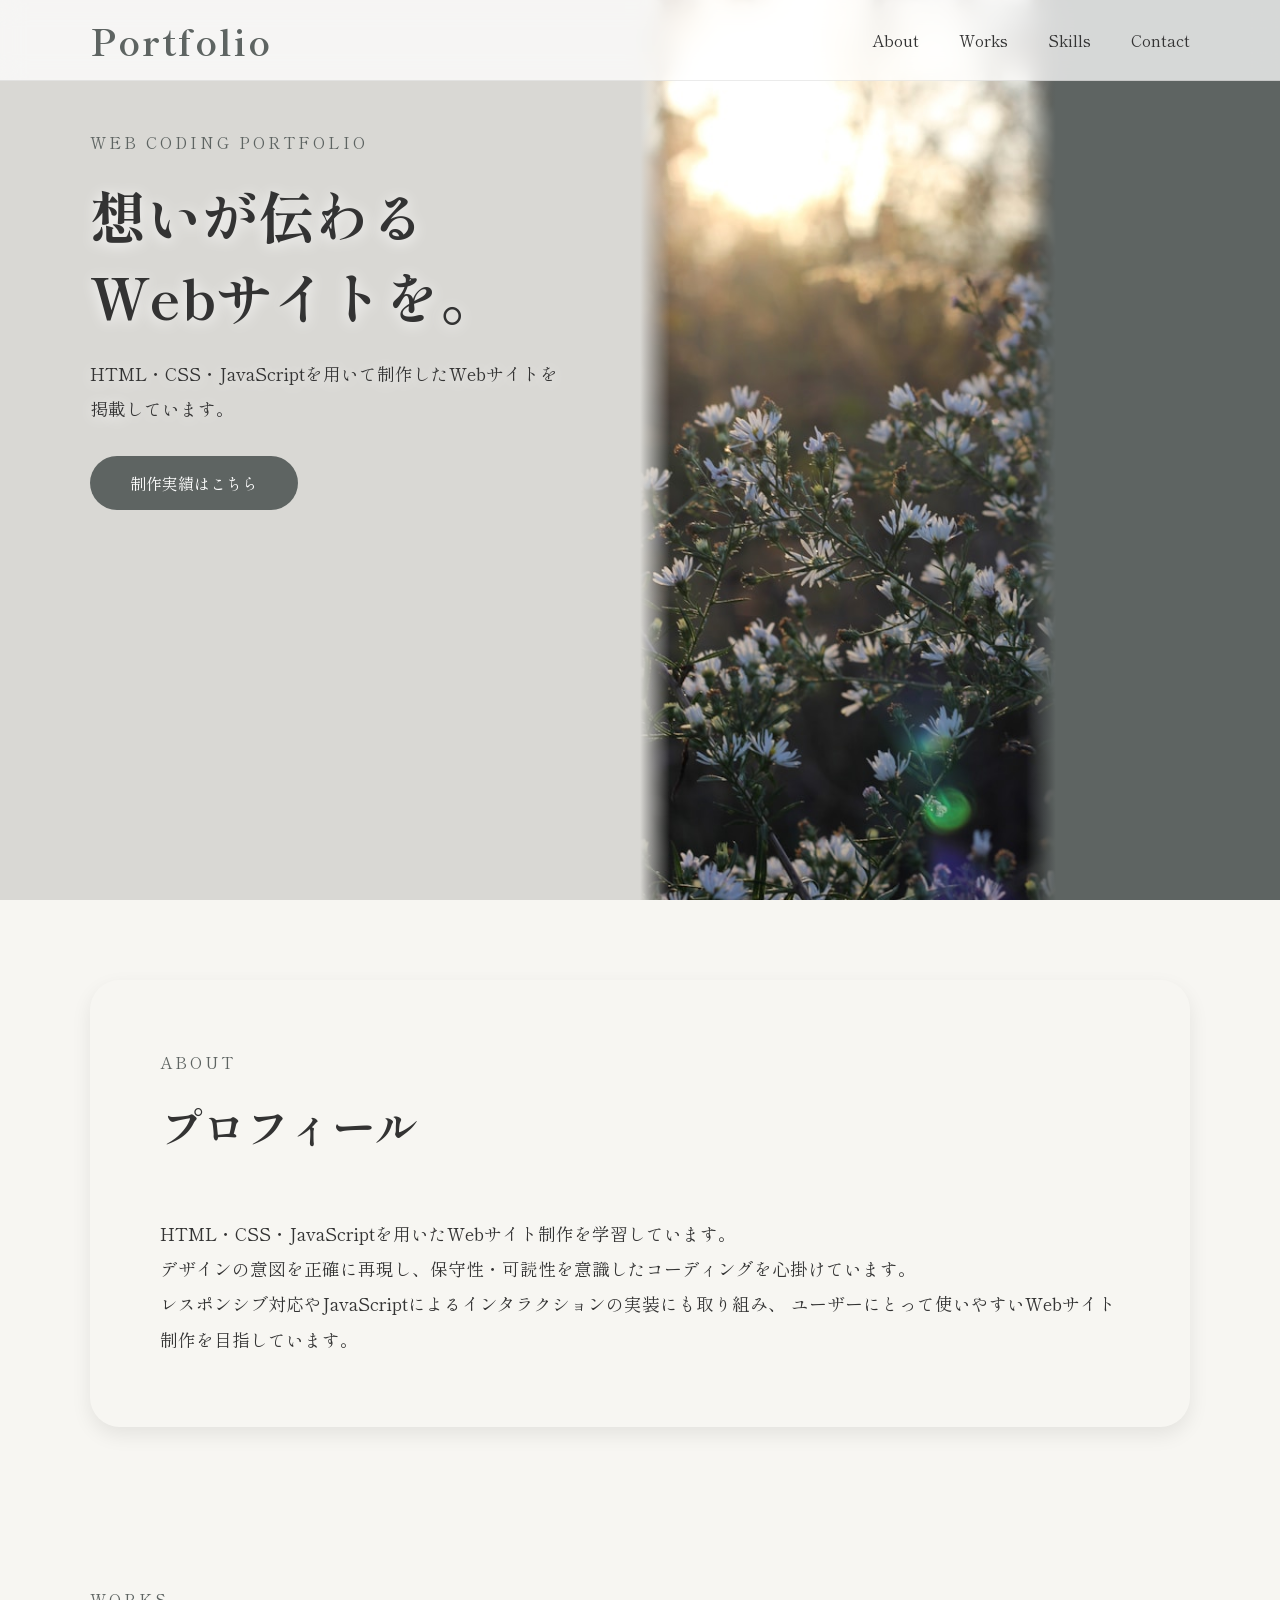
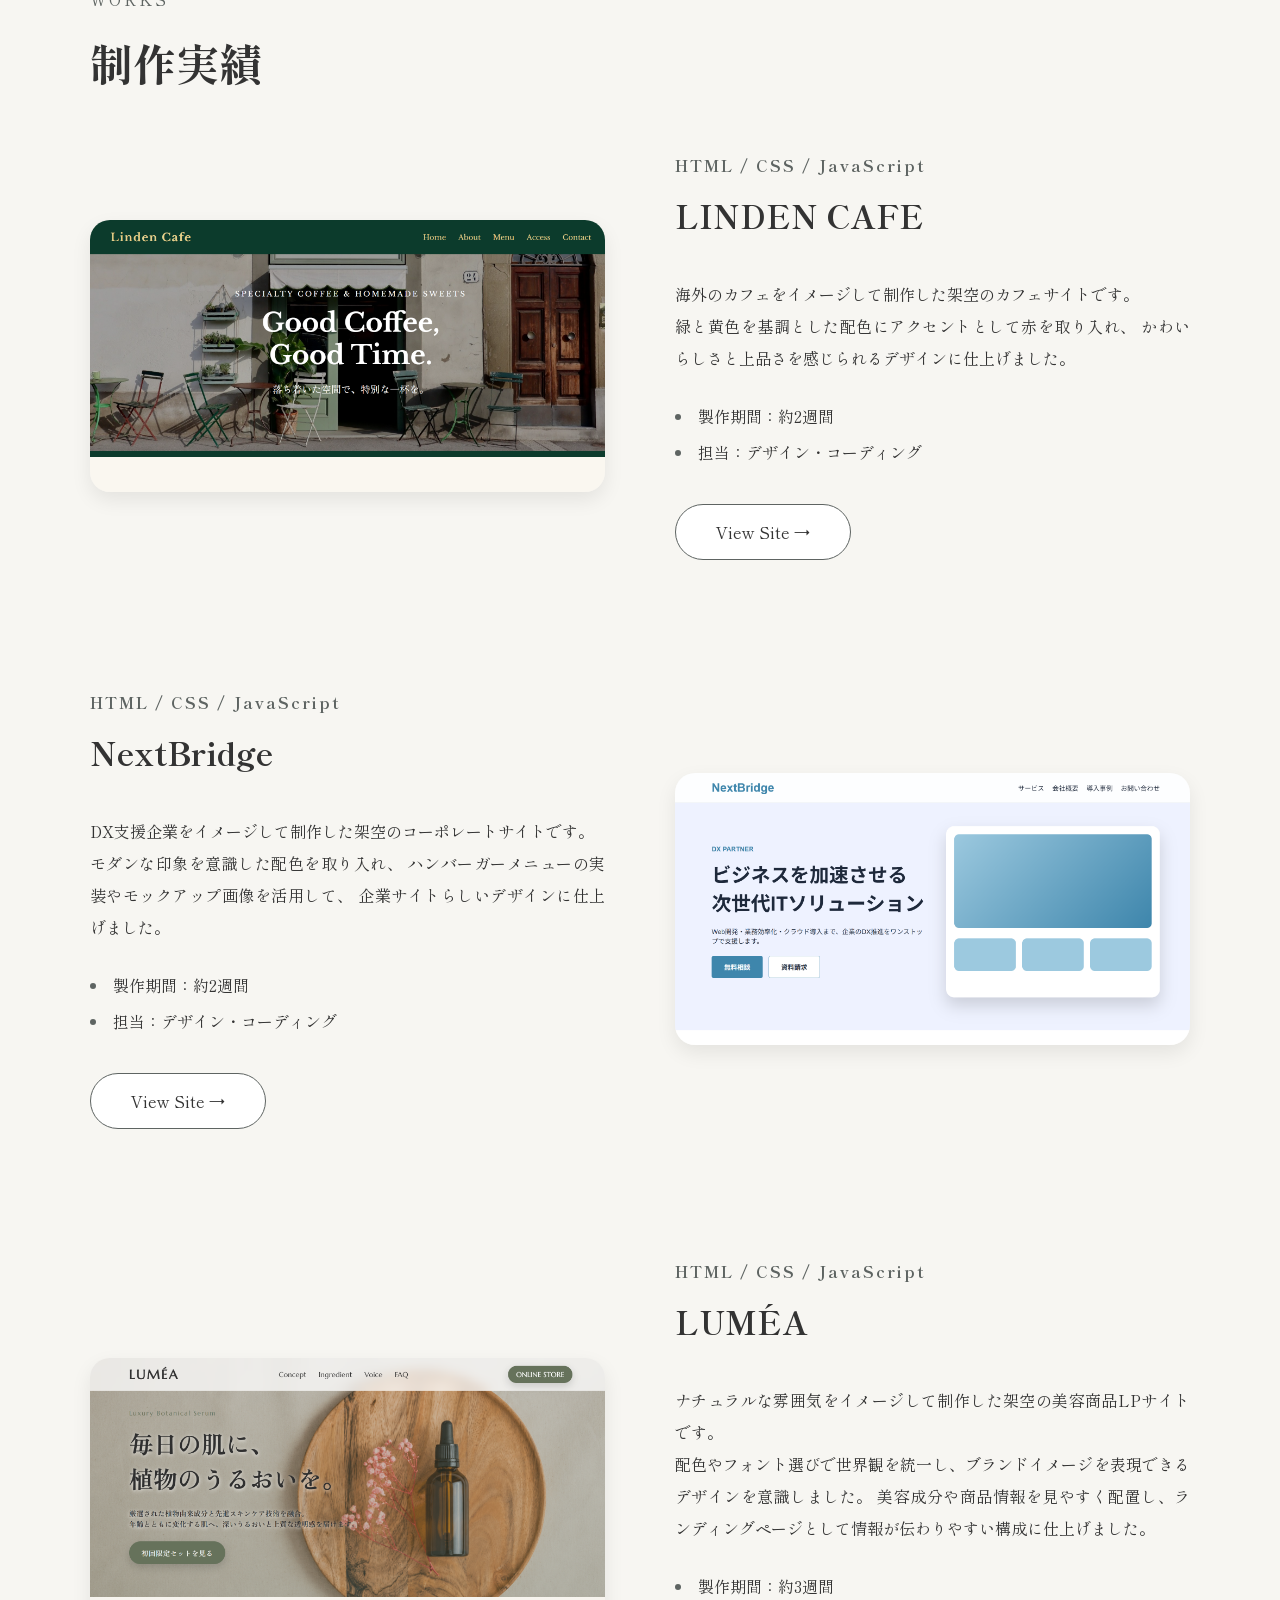
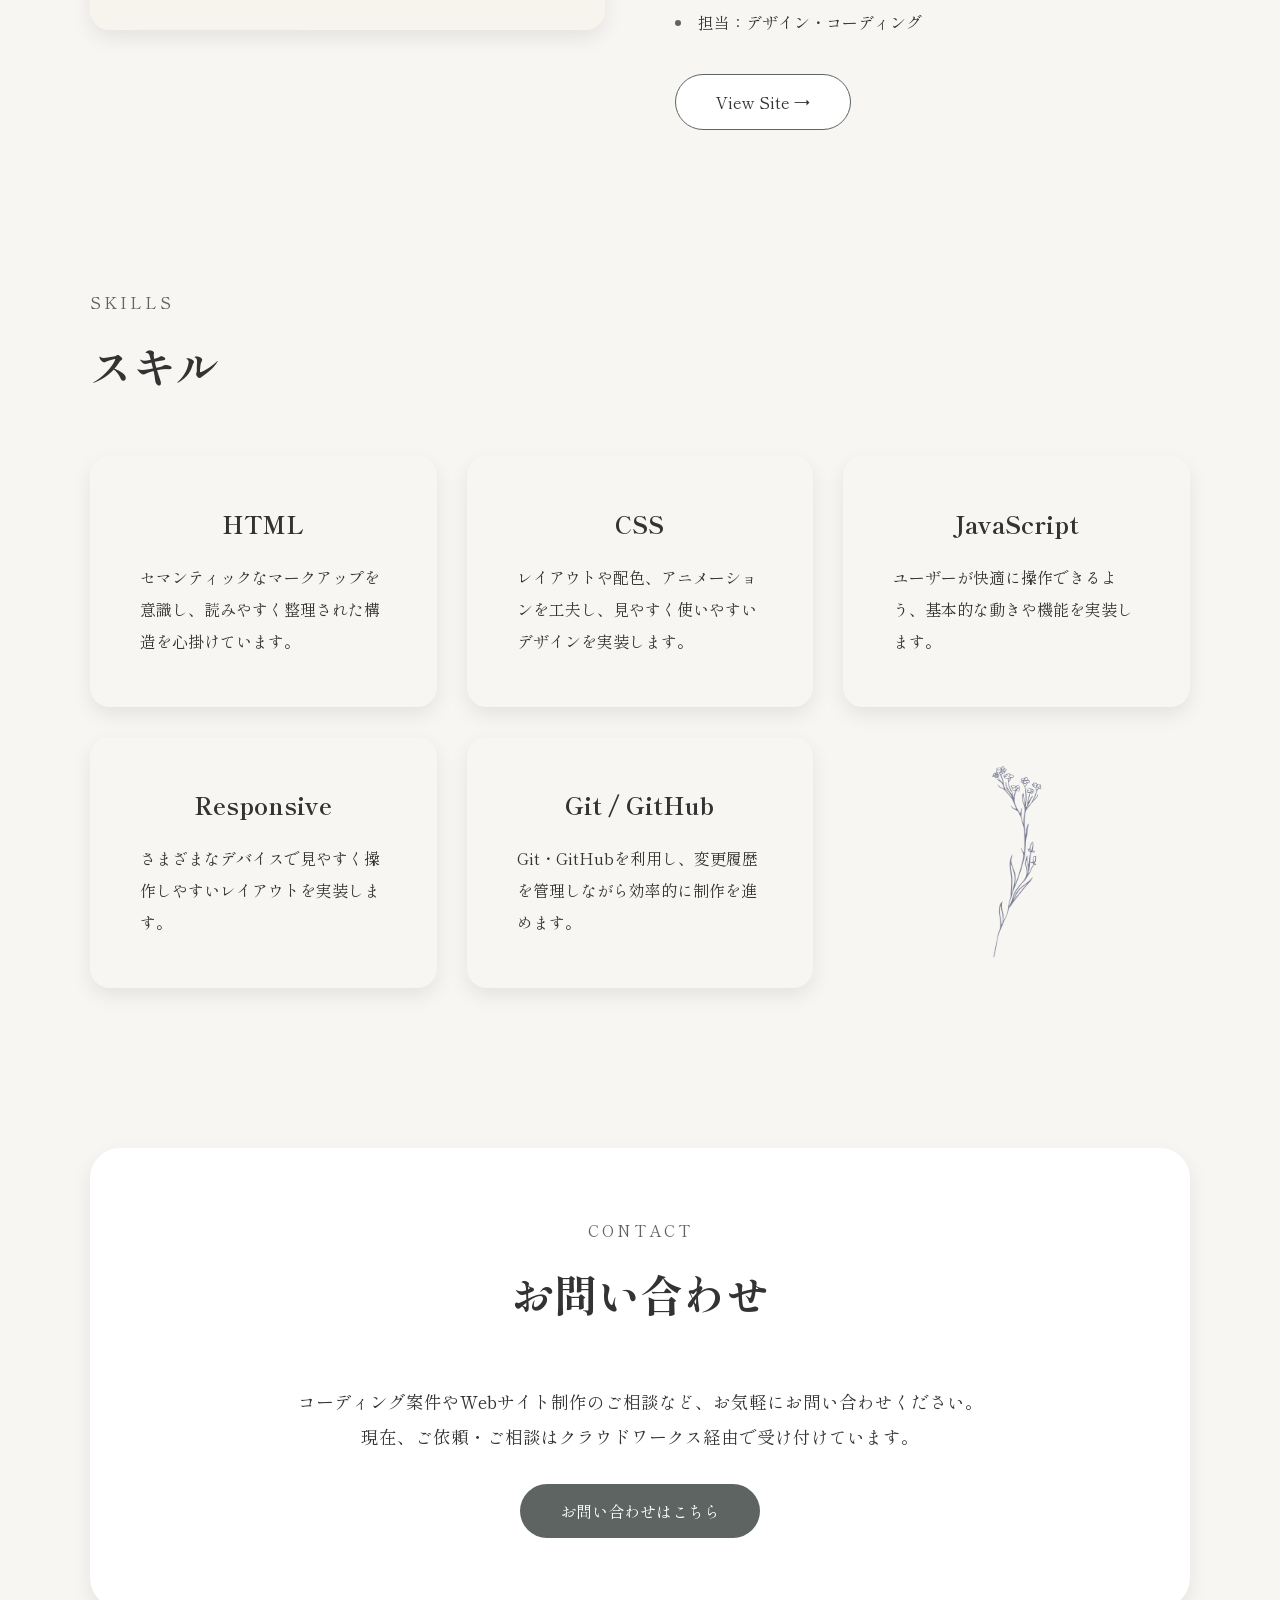
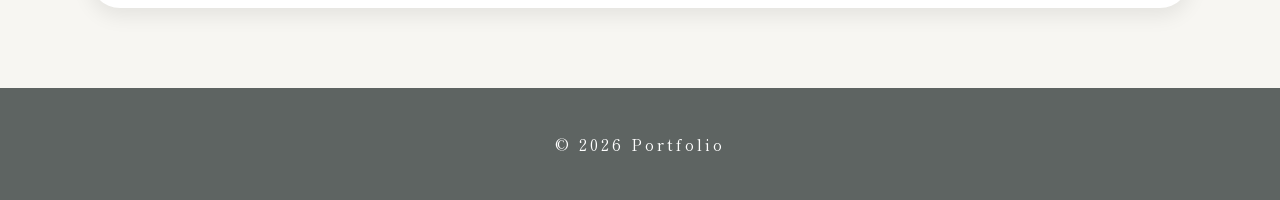
==== index.html @ f8eea9bd "ポートフォリオを追加" ====
<!DOCTYPE html>
<html lang="ja">
<head>
    <meta charset="UTF-8">
    <meta name="viewport" content="width=device-width, initial-scale=1.0">
    <title>Portfolio</title>
    <link rel="icon" href="favicon.png">
    <link rel="stylesheet" href="style.css">
    <link rel="preconnect" href="https://fonts.googleapis.com">
    <link rel="preconnect" href="https://fonts.gstatic.com" crossorigin>
    <link href="https://fonts.googleapis.com/css2?family=Shippori+Mincho:wght@400;500;700&display=swap" rel="stylesheet">
</head>
<body>
    <header class="header">
        <div class="container header-inner">
            <h1 class="logo"><a href="#">Portfolio</a></h1>
            <button class="menu-btn">
                <span></span>
                <span></span>
                <span></span>
            </button>
            <nav class="nav">
                <ul>
                    <li><a href="#about">About</a></li>
                    <li><a href="#works">Works</a></li>
                    <li><a href="#skills">Skills</a></li>
                    <li><a href="#contact">Contact</a></li>
                </ul>
            </nav>
        </div>
    </header>

    <main>
        <section class="hero">
            <div class="hero-text container">
                <span class="sub-title">WEB CODING PORTFOLIO</span>
                <h2>
                    想いが伝わる<br>
                    Webサイトを。
                </h2>
                <p>
                    HTML・CSS・JavaScriptを用いて<br class="sp-br">制作したWebサイトを<br class="pc-br">掲載しています。
                </p>
                <a href="#works" class="btn btn-primary">制作実績はこちら</a>
            </div>

            <div class="hero-bg">
                <div class="bg-primary"></div>
                <div class="bg-image">
                    <img src="hero-image.jpg" alt="花の写真">
                </div>
                <div class="bg-secondary"></div>
            </div>
        </section>


        <section id="about" class="section about">
            <div class="container about-content">
                <div class="about-text">
                    <span class="sub-title">ABOUT</span>
                    <h2 class="section-title">プロフィール</h2>
                    <p>
                        HTML・CSS・JavaScriptを用いたWebサイト制作を学習しています。<br>
                        デザインの意図を正確に再現し、保守性・可読性を意識したコーディングを心掛けています。<br>
                        レスポンシブ対応やJavaScriptによるインタラクションの実装にも取り組み、
                        ユーザーにとって使いやすいWebサイト制作を目指しています。
                    </p>
                </div>
            </div>
        </section>

        <section id="works" class="section works">
            <div class="container">
                <span class="sub-title">WORKS</span>
                <h2 class="section-title">制作実績</h2>

                <article class="work-card">
                    <div class="work-image">
                        <img src="LINDEN CAFE.png" alt="LINDEN CAFEサイト">
                    </div>
                    <div class="work-text">
                        <span>HTML / CSS / JavaScript</span>
                        <h3>LINDEN CAFE</h3>
                        <p>
                            海外のカフェをイメージして制作した架空のカフェサイトです。<br>
                            緑と黄色を基調とした配色にアクセントとして赤を取り入れ、
                            かわいらしさと上品さを感じられるデザインに仕上げました。
                        </p>
                        <ul>
                            <li>製作期間：約2週間</li>
                            <li>担当：デザイン・コーディング</li>
                        </ul>
                        <a href="#" class="btn btn-secondary">View Site →</a>
                    </div>
                </article>

                <article class="work-card reverse">
                    <div class="work-text">
                        <span>HTML / CSS / JavaScript</span>
                        <h3>NextBridge</h3>
                        <p>
                            DX支援企業をイメージして制作した架空のコーポレートサイトです。<br>
                            モダンな印象を意識した配色を取り入れ、
                            ハンバーガーメニューの実装やモックアップ画像を活用して、
                            企業サイトらしいデザインに仕上げました。
                        </p>
                        <ul>
                            <li>製作期間：約2週間</li>
                            <li>担当：デザイン・コーディング</li>
                        </ul>
                        <a href="#" class="btn btn-secondary">View Site →</a>
                    </div>
                    <div class="work-image">
                        <img src="NextBridge.png" alt="NextBridgeサイト">
                    </div>
                </article>

                <article class="work-card">
                    <div class="work-image">
                        <img src="LUMÉA.png" alt="LUMÉAサイト">
                    </div>
                    <div class="work-text">
                        <span>HTML / CSS / JavaScript</span>
                        <h3>LUMÉA</h3>
                        <p>
                            ナチュラルな雰囲気をイメージして制作した架空の美容商品LPサイトです。<br>
                            配色やフォント選びで世界観を統一し、ブランドイメージを表現できるデザインを意識しました。
                            美容成分や商品情報を見やすく配置し、ランディングページとして情報が伝わりやすい構成に仕上げました。
                        </p>
                        <ul>
                            <li>製作期間：約3週間</li>
                            <li>担当：デザイン・コーディング</li>
                        </ul>
                        <a href="#" class="btn btn-secondary">View Site →</a>
                    </div>
                </article>
            </div>
        </section>

        <section id="skills" class="section skills">
            <div class="container">
                <span class="sub-title">SKILLS</span>
                <h2 class="section-title">スキル</h2>
                <ul class="skills-list">
                    <li class="skills-card">
                        <h3>HTML</h3>
                        <p>セマンティックなマークアップを意識し、読みやすく整理された構造を心掛けています。</p>
                    </li>
                    <li class="skills-card">
                        <h3>CSS</h3>
                        <p>レイアウトや配色、アニメーションを工夫し、見やすく使いやすいデザインを実装します。</p>
                    </li>
                    <li class="skills-card">
                        <h3>JavaScript</h3>
                        <p>ユーザーが快適に操作できるよう、基本的な動きや機能を実装します。</p>
                    </li>
                    <li class="skills-card">
                        <h3>Responsive</h3>
                        <p>さまざまなデバイスで見やすく操作しやすいレイアウトを実装します。</p>
                    </li>
                    <li class="skills-card">
                        <h3>Git / GitHub</h3>
                        <p>Git・GitHubを利用し、変更履歴を管理しながら効率的に制作を進めます。</p>
                    </li>
                    <li class="skills-decoration">
                        <img src="flower.png" alt="花のイラスト">
                    </li>
                </ul>
            </div>
        </section>

        <section id="contact" class="section contact">
            <div class="container contact-content">
                <span class="sub-title">CONTACT</span>
                <h2 class="section-title">お問い合わせ</h2>
                <p class="contact-text">
                    コーディング案件やWebサイト制作のご相談など、お気軽にお問い合わせください。<br>
                    現在、ご依頼・ご相談はクラウドワークス経由で受け付けています。
                </p>
                <a href="#" class="btn btn-primary">お問い合わせはこちら</a>
            </div>
        </section>
    </main>

    <footer class="footer">
        <p>&copy; 2026 Portfolio</p>
    </footer>
    <script src="script.js"></script>
</body>
</html>
---- style.css ----
* {
    margin: 0;
    padding: 0;
    box-sizing: border-box;
}

html {
    scroll-behavior: smooth;
}

body {
    font-family:"Shippori Mincho", serif;
    background: #f7f6f2;
    color: #333;
}

a {
    color: #333;
    text-decoration: none; 
}

p {
    line-height: 2;
}

img {
    display: block;
    width: 100%;
}

.container {
    width: min(1100px, 90%);
    margin: auto;
}

.section {
    padding: 80px 0;
    scroll-margin-top: 50px;
}

.section-title {
    font-size: 2.7rem;
    margin-bottom: 60px;
}

.sub-title {
    display: inline-block;
    margin-bottom: 20px;
    color: #5e6462;
    letter-spacing: 3px;
}

.btn {
    display: inline-block;
    padding: 15px 40px;
    border-radius: 999px;
}

.btn-primary {
    color: #fff;
    background: #5e6462;
    transition: 
        opacity 0.3s ease,
        transform 0.3s ease;
}

.btn-primary:hover {
    opacity: 0.7;
    transform: translateY(-3px);
}

.btn-secondary {
    background: #fff;
    border: 1.5px solid #5e6462;
    transition: background-color 0.3s ease;
}

.btn-secondary:hover {
    background: #5e6462;
    color: #fff;
}

/* header */
.header {
    position: fixed;
    width: 100%;
    top: 0;
    left: 0;
    z-index: 100;
    background: rgba(255, 255, 255, 0.75);
    backdrop-filter: blur(12px);
    border-bottom: 1px solid rgba(0, 0, 0, 0.08);
}

.header-inner {
    display: flex;
    justify-content: space-between;
    align-items: center;
    height: 80px;
}

.logo {
    font-size: 2.3rem;
    letter-spacing: 2px;
}

.logo a {
    color: #5e6462;
}

.menu-btn {
    display: none;
}

.nav ul {
    display: flex;
    gap: 40px;
}

.nav li {
    list-style: none;
}

.nav a {
    position: relative;
    display: inline-block;
    transition: opacity 0.3s ease;
}

.nav a::after {
    content: "";
    position: absolute;
    left: 0;
    bottom: -5px;
    width: 0;
    height: 2px;
    background: #5e6462;
    transition: width 0.3s ease;
}

.nav a:hover {
    opacity: 0.7;
}

.nav a:hover::after {
    width:100%;
}

/* hero */
.hero {
    position: relative;
    height: 100vh;
}

.hero-text {
    position: absolute;
    inset: 0;
    z-index: 2;
    padding-top: 130px;
}

.hero-text h2 {
    font-size: 3.5rem;
    margin-bottom: 20px;
    text-shadow: 0 2px 15px rgba(255,255,255,1.0);
}

.hero-text p {
    margin-bottom: 30px;
    font-size: 1.1rem;
    text-shadow: 0 2px 15px rgba(255,255,255,1.0);
}

.sp-br {
    display: none;
}

.hero-bg {
    display: grid;
    grid-template-columns: 2fr 1.3fr 0.7fr;
    height: 100%;
}

.bg-primary {
    height: 100%;
    background: #d9d8d4;
}

.bg-image {
    position: relative;
    height: 100%;
    overflow: hidden;
}

.bg-image::before {
    content: "";
    position: absolute;
    top: 0;
    left: 0;
    width: 30px;
    height: 100%;
    background: linear-gradient(to right, #d9d8d4 0%, rgba(192, 192, 192, 0)100%);
}

.bg-image img {
    height: 100%;
    object-fit: cover;
    object-position: top center;
}

.bg-secondary {
    position: relative;
    height: 100%;
    background: #5e6462;
}

.bg-secondary::before {
    content: "";
    position: absolute;
    top: 0;
    left: -30px;
    width: 30px;
    height: 100%;
    background: linear-gradient(to right, rgba(94, 100, 98, 0), #5e6462);
}

/* about */
.about-content {
    border-radius: 30px;
    box-shadow: 0 8px 20px rgba(0, 0, 0, 0.08);
}

.about-text {
    padding: 70px;
}

.about-text p {
    font-size: 1.1rem;
}

/* works */
.work-card {
    display: flex;
    align-items: center;
    gap: 70px;
}

.work-card > * {
    flex: 1;
}

.work-card:not(:last-child) {
    margin-bottom: 130px;
}

.work-image {
    overflow: hidden;
    border-radius: 20px;
    box-shadow: 0 8px 20px rgba(0, 0, 0, 0.08);
}

.work-image img {
    transition: transform 0.5s ease;
}

.work-image:hover img {
    transform: scale(1.08);
}

.work-text span {
    display: inline-block;
    margin-bottom: 15px;
    font-weight: bold;
    color: #5e6462;
    letter-spacing: 2px;
}

.work-text h3 {
    font-size: 2rem;
    margin-bottom: 40px;
}

.work-text p {
    margin-bottom: 30px;
    text-align: justify;
}

.work-text ul {
    margin-bottom: 40px;
}

.work-text li {
    list-style-position: inside;
    margin-bottom: 12px;
}

.work-text li::marker {
    color: #5e6462;
}

/* skills */
.skills-list {
    display: grid;
    grid-template-columns: repeat(3, 1fr);
    gap: 30px;
}

.skills-card {
    padding: 50px;
    list-style: none;
    border-radius: 20px;
    box-shadow: 0 8px 20px rgba(0, 0, 0, 0.08);
    transition: transform 0.3s ease;
    overflow: hidden;
}

.skills-card:hover {
    transform: translateY(-8px);
}

.skills-card h3 {
    text-align: center;
    margin-bottom: 20px;
    font-size: 1.5rem;
}

.skills-decoration {
    list-style: none;
}

.skills-decoration img {
    max-height: 250px;
    padding: 10px;
    object-fit: contain;
}

/* contact */
.contact-content {
    padding: 70px;
    text-align: center;
    background: #fff;
    border-radius: 30px;
    box-shadow: 0 8px 20px rgba(0, 0, 0, 0.08);
}

.contact-text {
    margin-bottom: 30px;
    font-size: 1.1rem;
}

/* footer */
.footer {
    padding: 40px 0;
    text-align: center;
    background: #5e6462;
    color: #fff;    
}

.footer p {
    letter-spacing: 3px;
}

/* responsive */
@media screen and (max-width: 768px) {

    p {
        line-height: 1.8;
    }

    .section-title {
        font-size: 2.3rem;
    }

    .sub-title {
        font-size: 0.8rem;
    }

    /* header */
    .logo {
        position: relative;
        z-index: 1000;
        font-size: 1.8rem;
    }

    .menu-btn {
        position: relative;
        z-index: 1000;
        display: flex;
        flex-direction: column;
        justify-content: space-between;
        width: 35px;
        height: 24px;
        margin-left: auto;
        background: transparent;
        border: none;
        cursor: pointer;
    }

    .menu-btn span {
        display: block;
        width: 100%;
        height: 4px;
        background: #5e6462;
        border-radius: 999px;
        transition: 
            opacity 0.3s ease,
            transform 0.3s ease;
    }

    .menu-btn.active span:nth-child(1) {
        transform: translateY(10px) rotate(45deg);
    }

    .menu-btn.active span:nth-child(2) {
        opacity: 0;
    }

    .menu-btn.active span:nth-child(3) {
        transform: translateY(-10px) rotate(-45deg);
    }

    body.menu-open {
        overflow: hidden;
    }

    .nav {
        position: fixed;
        top: 0;
        left: 0;
        z-index: 999;
        width: 100%;
        height: 100vh;
        padding: 100px 30px;
        background: #d9d8d4;
        transform: translateX(100%);
        opacity: 0;
        pointer-events: none;
        transition: 
            opacity 0.2s ease,
            transform 0.3s ease;
    }

    .nav.active {
        transform: translateX(0);
        opacity: 1;
        pointer-events: auto;
    }

    .nav ul {
        flex-direction: column;
        align-items: center;
    }

    .nav li {
        width: 300px;
        background: #fff;
    }

    .nav a {
        display: block;
        padding: 15px 60px;
        font-size: 1.1rem;
        text-align: center;
    }

    .nav a::after {
        left: 50%;
        bottom: 10px;
        transform: translateX(-50%);
    }

    .nav a:hover::after {
        width: 30%;
    }

    /* hero */
    .hero {
        grid-template-columns: 2fr 0.7fr 0.3fr;
        height: 90vh;
    }

    .hero-text h2 {
        font-size: 2.3rem;
    }

    .hero-text p {
        font-size: 0.9rem;
    }

    .sp-br {
        display: block;
    }

    .pc-br {
        display: none;
    }

    /* about */
    .about-text {
        padding: 50px;
    }

    .about-text p {
        font-size: 1rem;
    }

    /* skills */
    .skills-list {
        grid-template-columns: 1fr;
        gap: 50px;
    }

    /* works */
    .work-card {
        flex-direction: column;
        gap: 40px;
    }

    .work-card.reverse {
        flex-direction: column-reverse;
    }

    .work-text h3 {
        font-size: 1.7rem;
    }

    /* contact */
    .contact-content {
        padding: 60px 30px;
    }

    .contact-text {
        font-size: 1rem;
    }

}
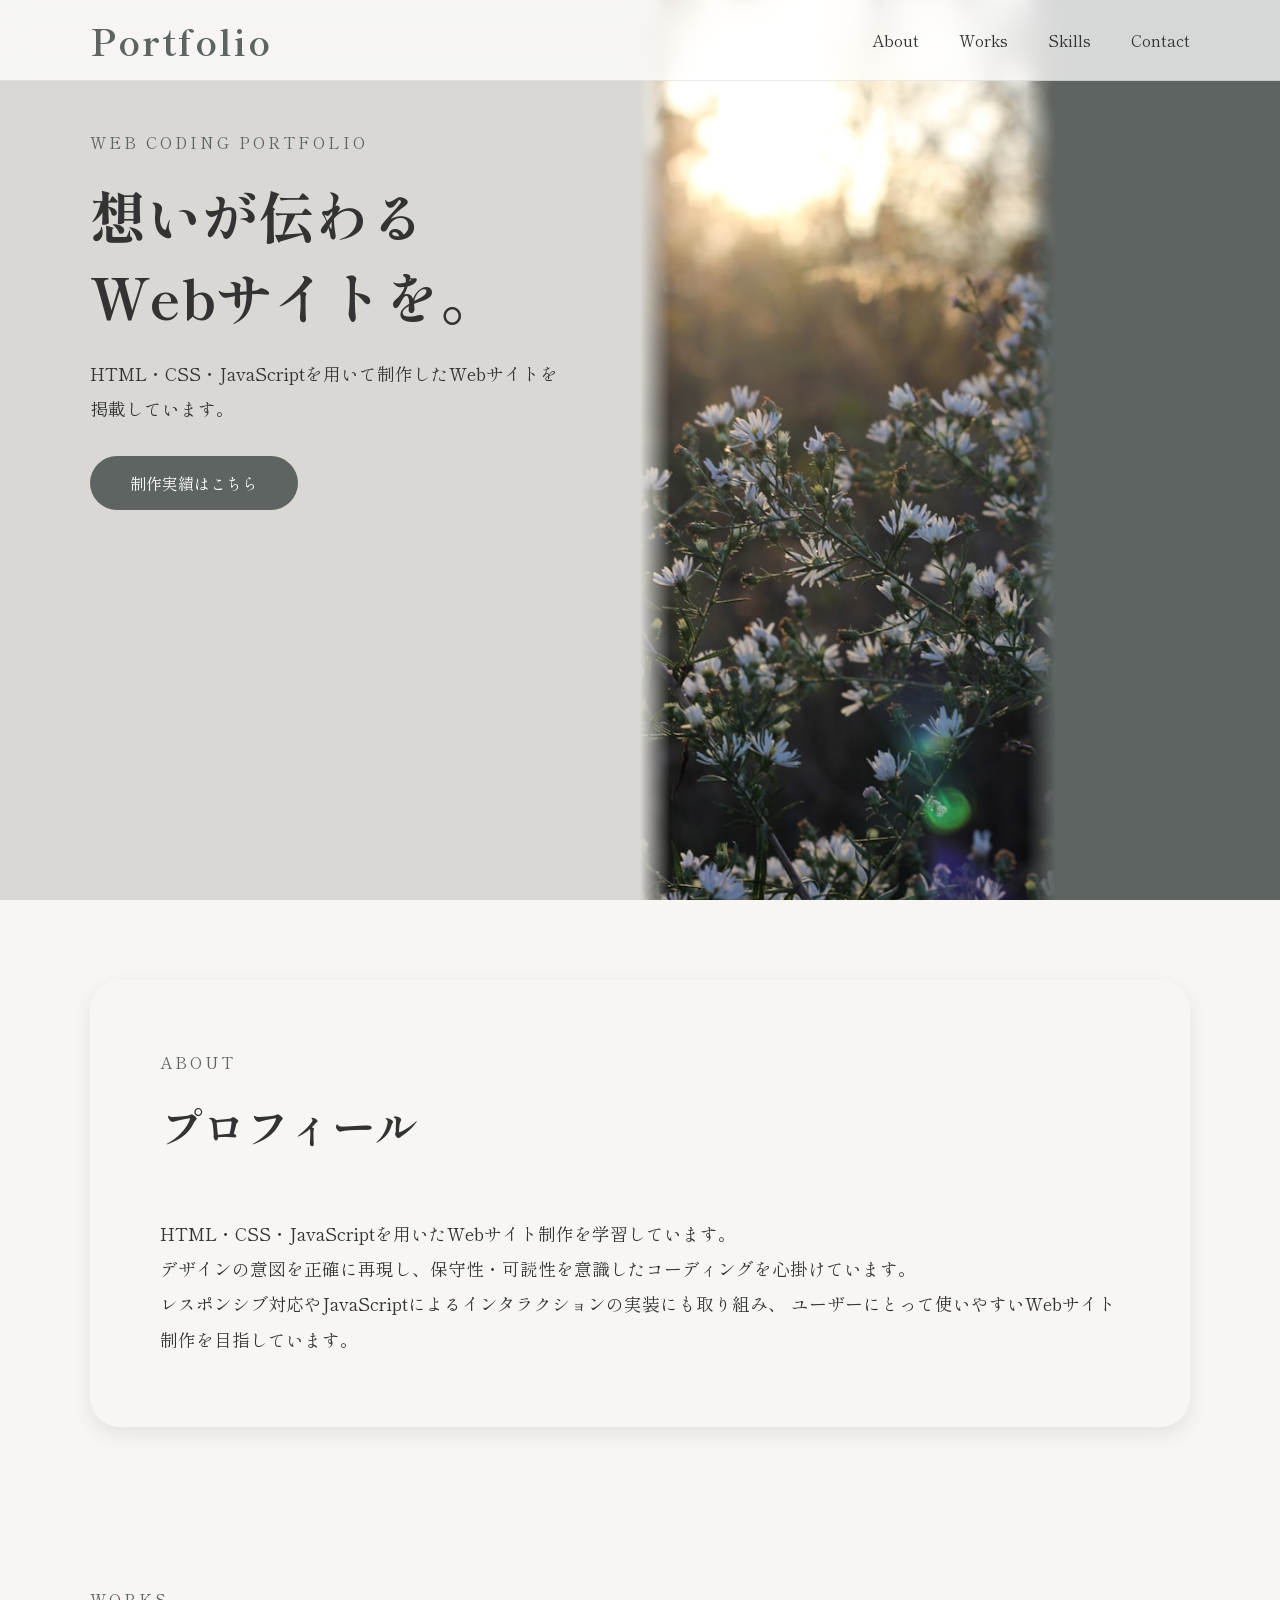
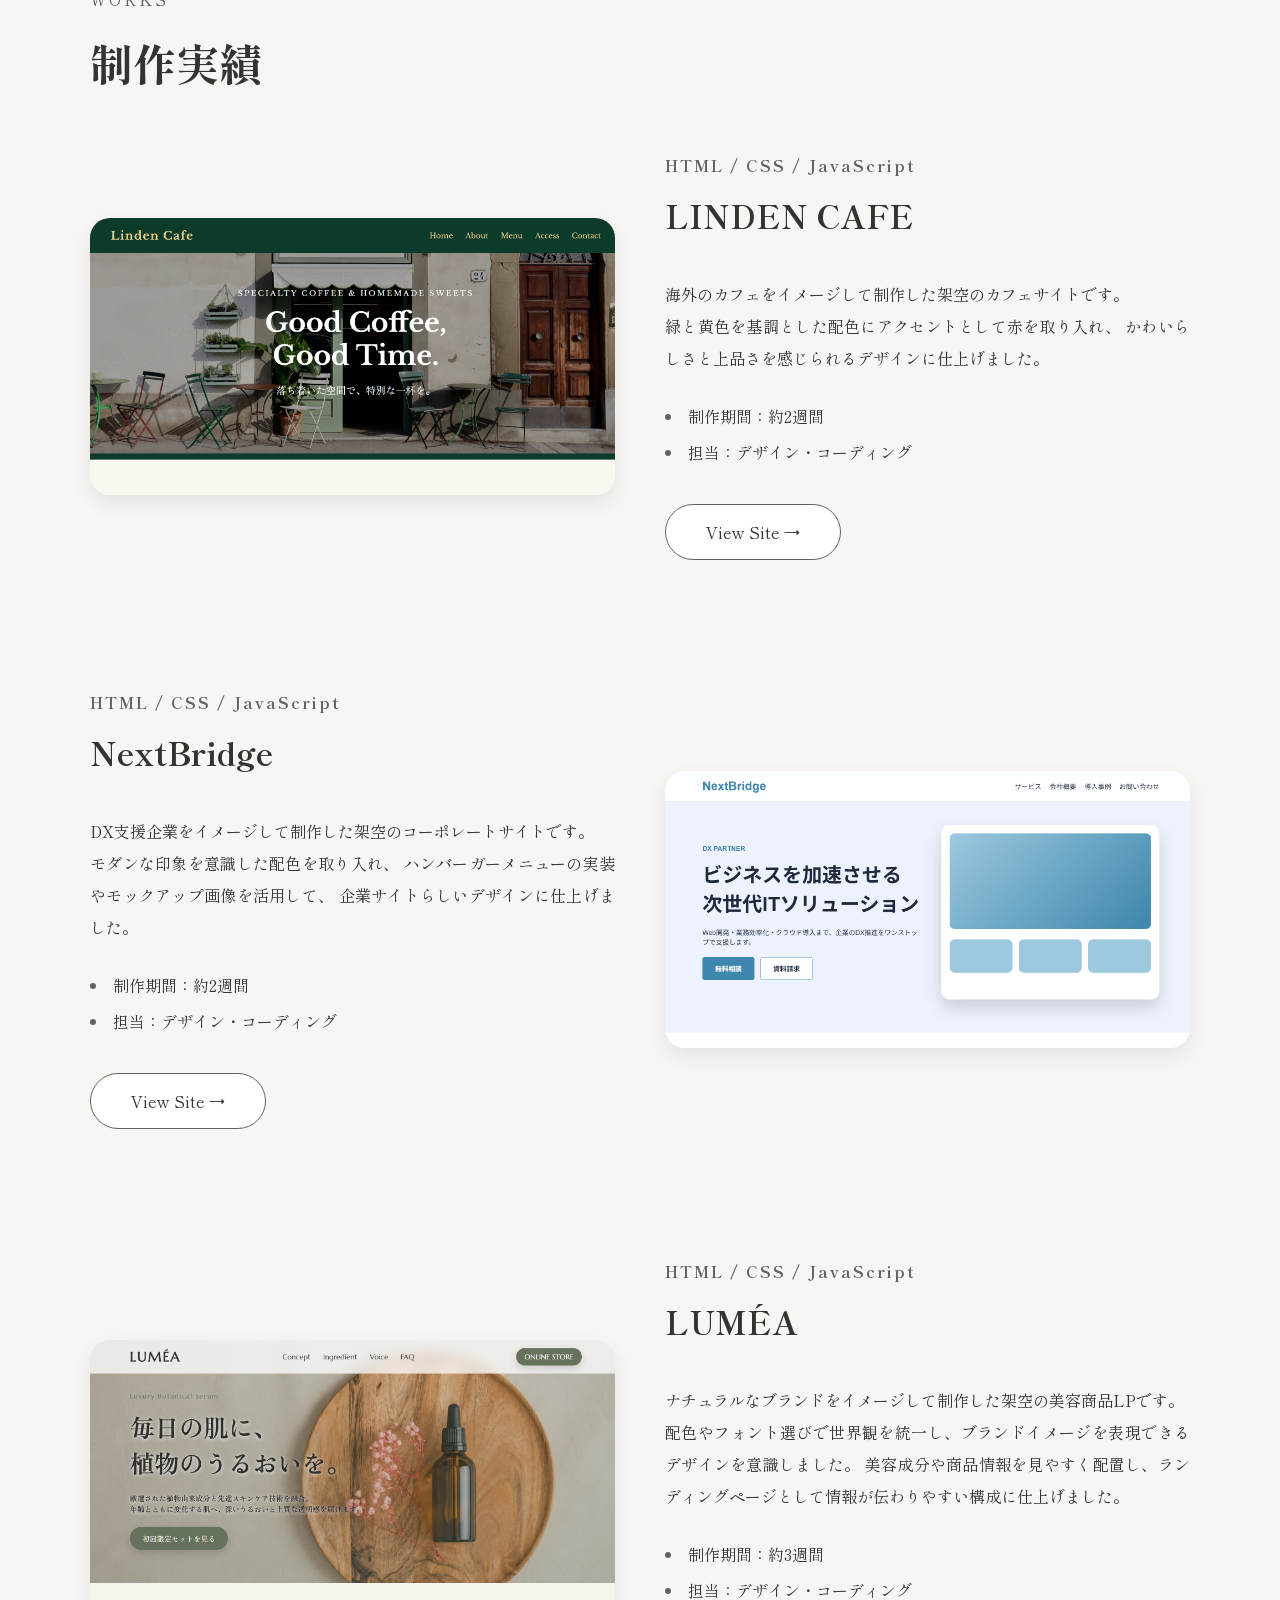
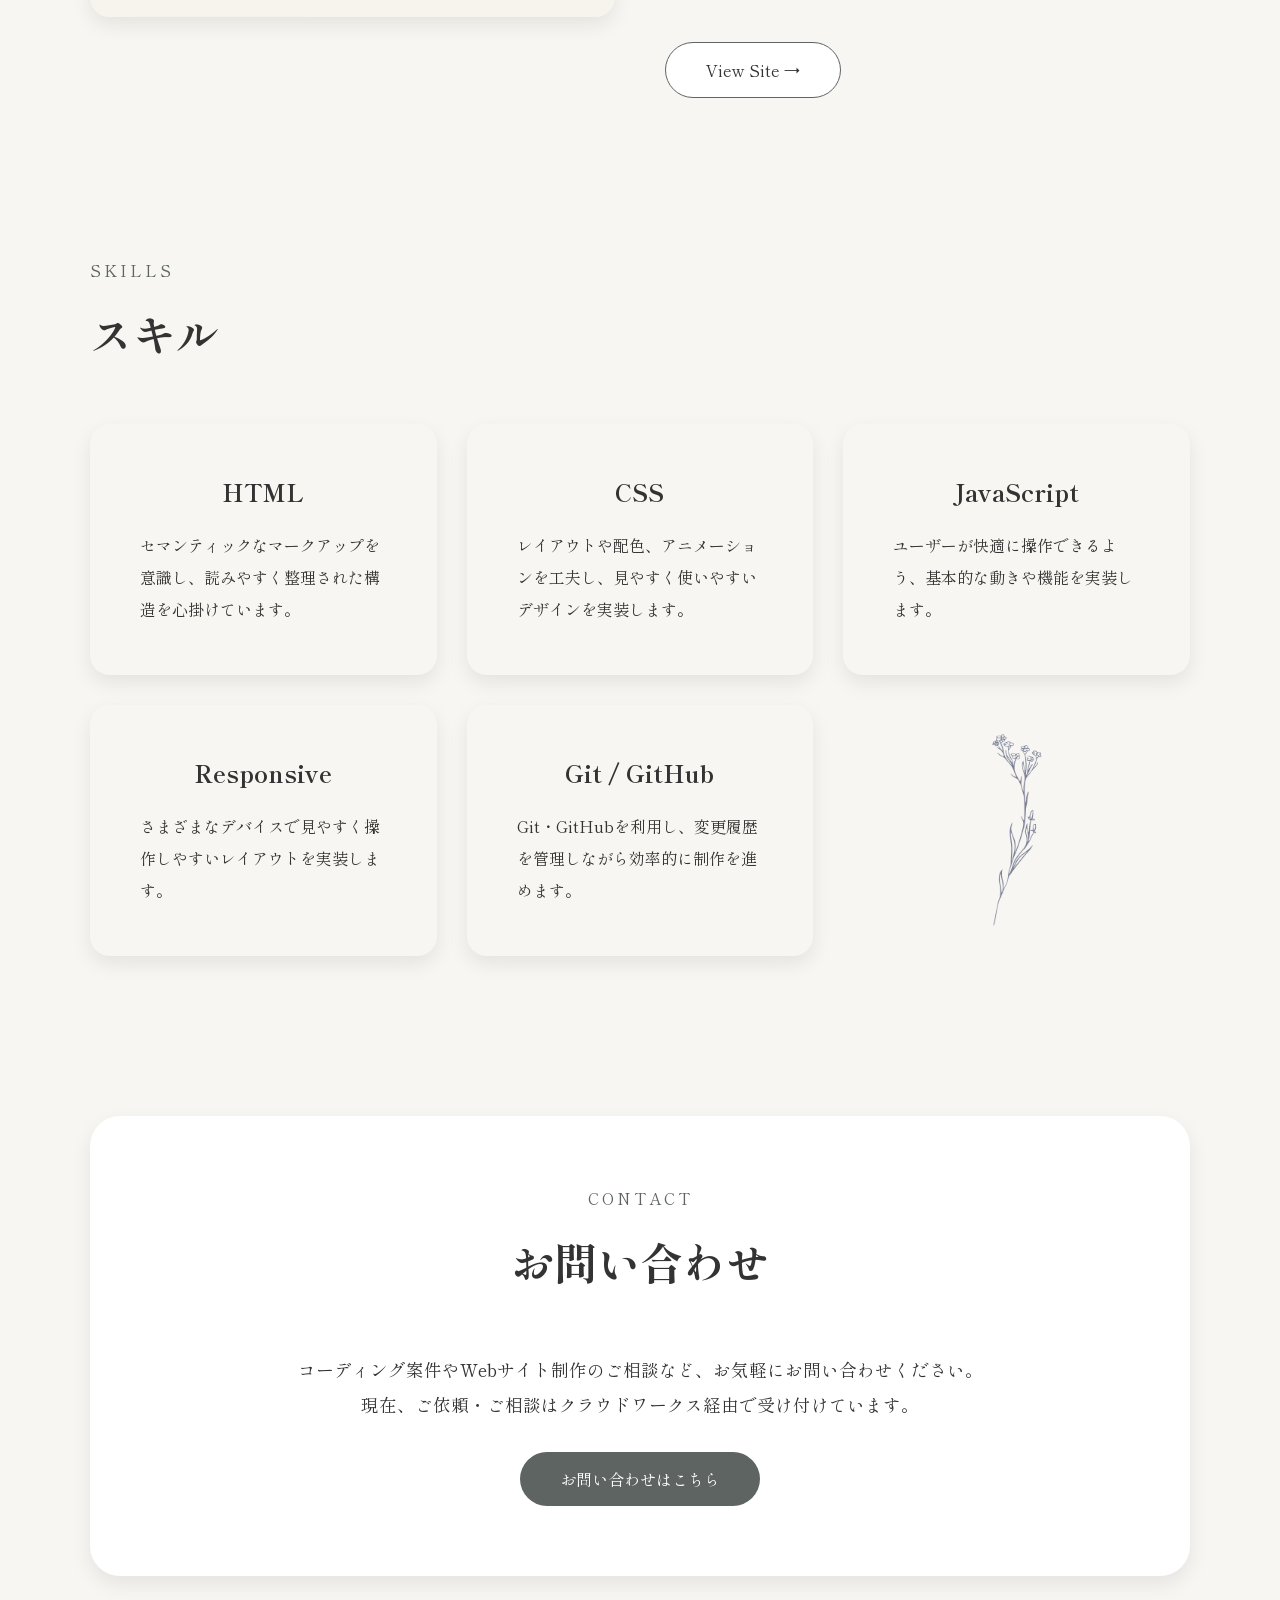
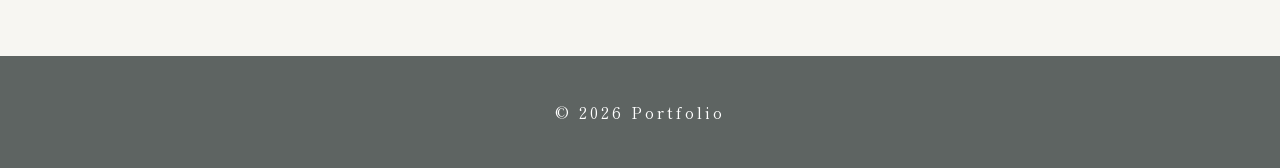
==== commit db8f51e3: "Update portfolio" ====
--- a/index.html
+++ b/index.html
@@ -3,7 +3,7 @@
 <head>
     <meta charset="UTF-8">
     <meta name="viewport" content="width=device-width, initial-scale=1.0">
-    <title>Portfolio</title>
+    <title>Portfolio | Webサイト制作実績</title>
     <link rel="icon" href="favicon.png">
     <link rel="stylesheet" href="style.css">
     <link rel="preconnect" href="https://fonts.googleapis.com">
@@ -76,7 +76,7 @@
 
                 <article class="work-card">
                     <div class="work-image">
-                        <img src="LINDEN CAFE.png" alt="LINDEN CAFEサイト">
+                        <img src="LINDENCAFE.png" alt="LINDEN CAFEサイト">
                     </div>
                     <div class="work-text">
                         <span>HTML / CSS / JavaScript</span>
@@ -87,10 +87,12 @@
                             かわいらしさと上品さを感じられるデザインに仕上げました。
                         </p>
                         <ul>
-                            <li>製作期間：約2週間</li>
+                            <li>制作期間：約2週間</li>
                             <li>担当：デザイン・コーディング</li>
                         </ul>
-                        <a href="#" class="btn btn-secondary">View Site →</a>
+                        <a class="btn btn-secondary" href="https://chiyo-web.github.io/portfolio/works/cafe-site/" target="_blank" rel="noopener noreferrer">
+                            View Site →
+                        </a>
                     </div>
                 </article>
 
@@ -105,10 +107,12 @@
                             企業サイトらしいデザインに仕上げました。
                         </p>
                         <ul>
-                            <li>製作期間：約2週間</li>
+                            <li>制作期間：約2週間</li>
                             <li>担当：デザイン・コーディング</li>
                         </ul>
-                        <a href="#" class="btn btn-secondary">View Site →</a>
+                        <a class="btn btn-secondary" href="https://chiyo-web.github.io/portfolio/works/corporate-site/" target="_blank" rel="noopener noreferrer">
+                            View Site →
+                        </a>
                     </div>
                     <div class="work-image">
                         <img src="NextBridge.png" alt="NextBridgeサイト">
@@ -123,15 +127,17 @@
                         <span>HTML / CSS / JavaScript</span>
                         <h3>LUMÉA</h3>
                         <p>
-                            ナチュラルな雰囲気をイメージして制作した架空の美容商品LPサイトです。<br>
+                            ナチュラルなブランドをイメージして制作した架空の美容商品LPです。<br>
                             配色やフォント選びで世界観を統一し、ブランドイメージを表現できるデザインを意識しました。
                             美容成分や商品情報を見やすく配置し、ランディングページとして情報が伝わりやすい構成に仕上げました。
                         </p>
                         <ul>
-                            <li>製作期間：約3週間</li>
+                            <li>制作期間：約3週間</li>
                             <li>担当：デザイン・コーディング</li>
                         </ul>
-                        <a href="#" class="btn btn-secondary">View Site →</a>
+                        <a class="btn btn-secondary" href="https://chiyo-web.github.io/portfolio/works/beauty-lp/" target="_blank" rel="noopener noreferrer">
+                            View Site →
+                        </a>
                     </div>
                 </article>
             </div>
@@ -177,7 +183,9 @@
                     コーディング案件やWebサイト制作のご相談など、お気軽にお問い合わせください。<br>
                     現在、ご依頼・ご相談はクラウドワークス経由で受け付けています。
                 </p>
-                <a href="#" class="btn btn-primary">お問い合わせはこちら</a>
+                <a class="btn btn-primary" target="_blank" rel="noopener noreferrer">
+                    お問い合わせはこちら
+                </a>
             </div>
         </section>
     </main>
--- a/style.css
+++ b/style.css
@@ -162,13 +162,11 @@
 .hero-text h2 {
     font-size: 3.5rem;
     margin-bottom: 20px;
-    text-shadow: 0 2px 15px rgba(255,255,255,1.0);
 }
 
 .hero-text p {
     margin-bottom: 30px;
     font-size: 1.1rem;
-    text-shadow: 0 2px 15px rgba(255,255,255,1.0);
 }
 
 .sp-br {
@@ -242,7 +240,7 @@
 .work-card {
     display: flex;
     align-items: center;
-    gap: 70px;
+    gap: 50px;
 }
 
 .work-card > * {
@@ -368,7 +366,7 @@
     }
 
     .section-title {
-        font-size: 2.3rem;
+        font-size: 2rem;
     }
 
     .sub-title {
@@ -452,7 +450,7 @@
     }
 
     .nav li {
-        width: 300px;
+        width: 230px;
         background: #fff;
     }
 
@@ -475,7 +473,6 @@
 
     /* hero */
     .hero {
-        grid-template-columns: 2fr 0.7fr 0.3fr;
         height: 90vh;
     }
 
@@ -493,6 +490,10 @@
 
     .pc-br {
         display: none;
+    }
+
+    .hero-bg {
+        grid-template-columns: 2fr 0.8fr 0.5fr;
     }
 
     /* about */
@@ -513,7 +514,6 @@
     /* works */
     .work-card {
         flex-direction: column;
-        gap: 40px;
     }
 
     .work-card.reverse {
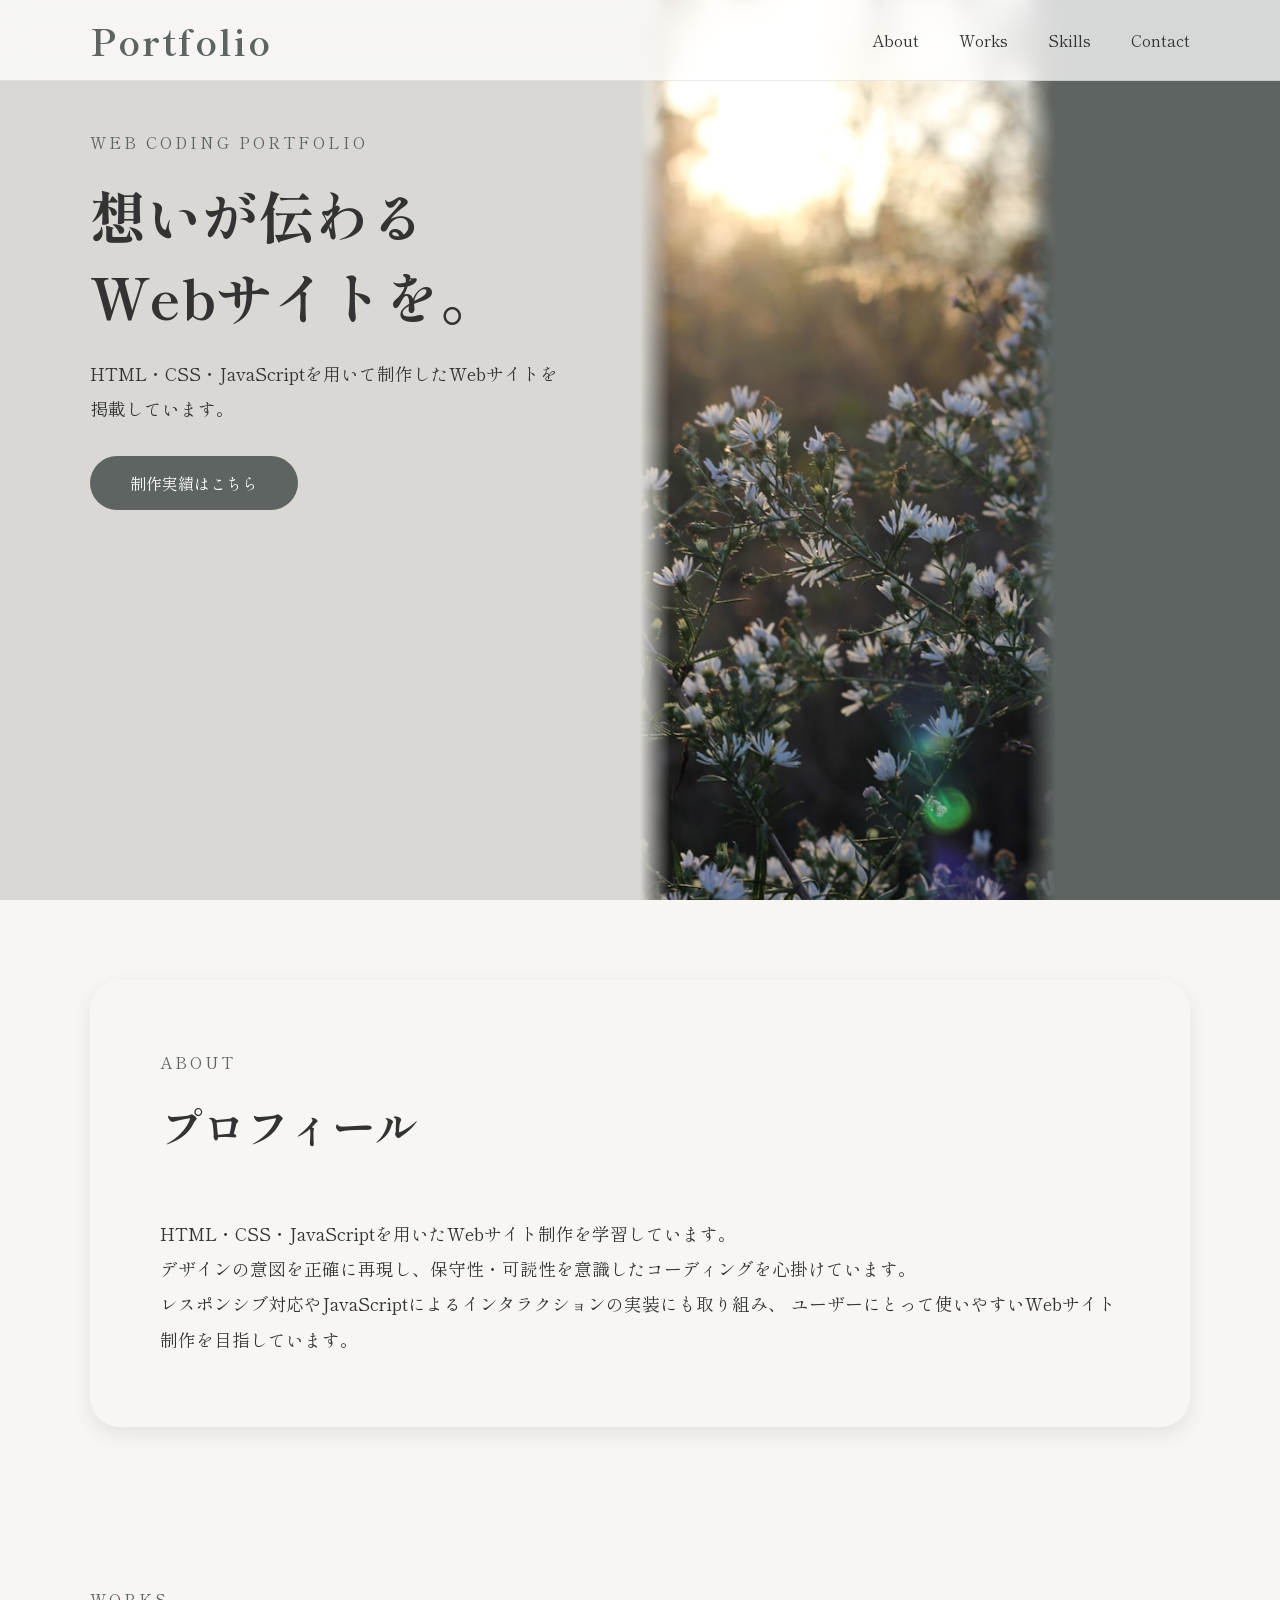
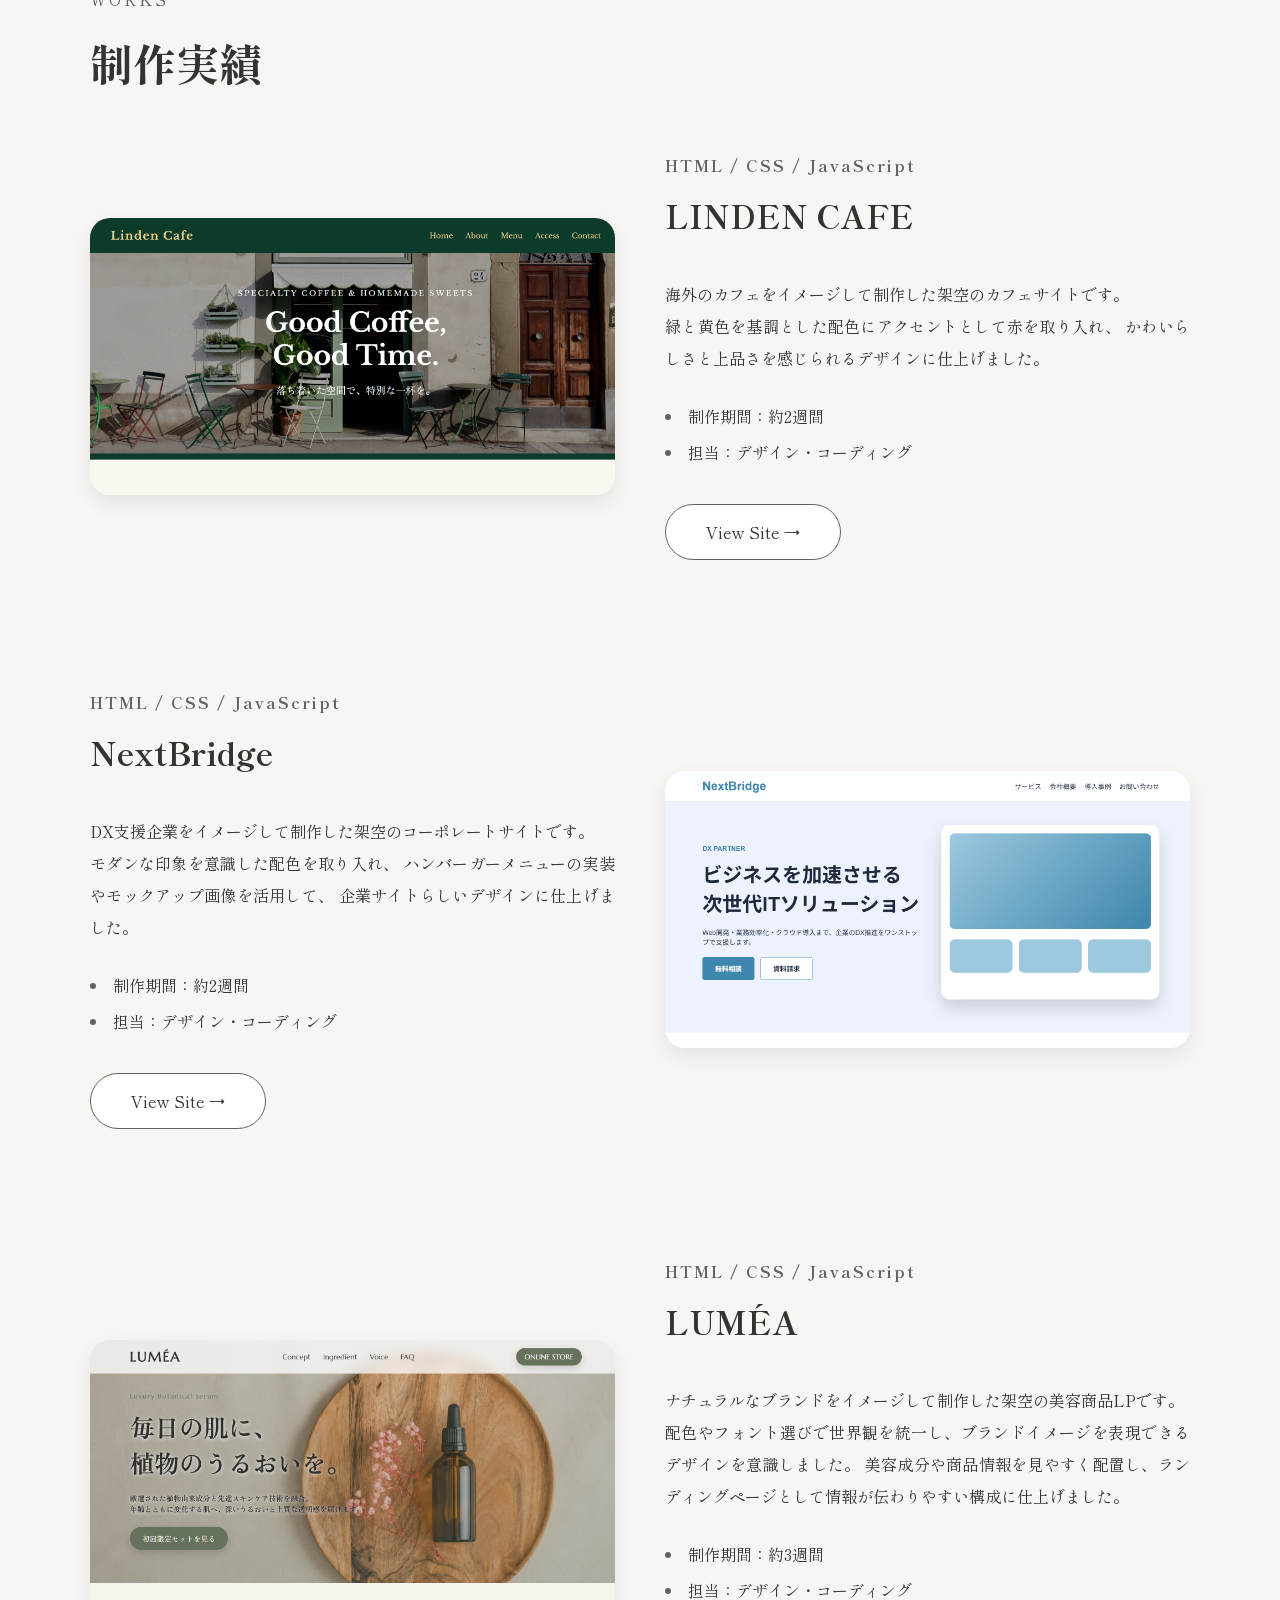
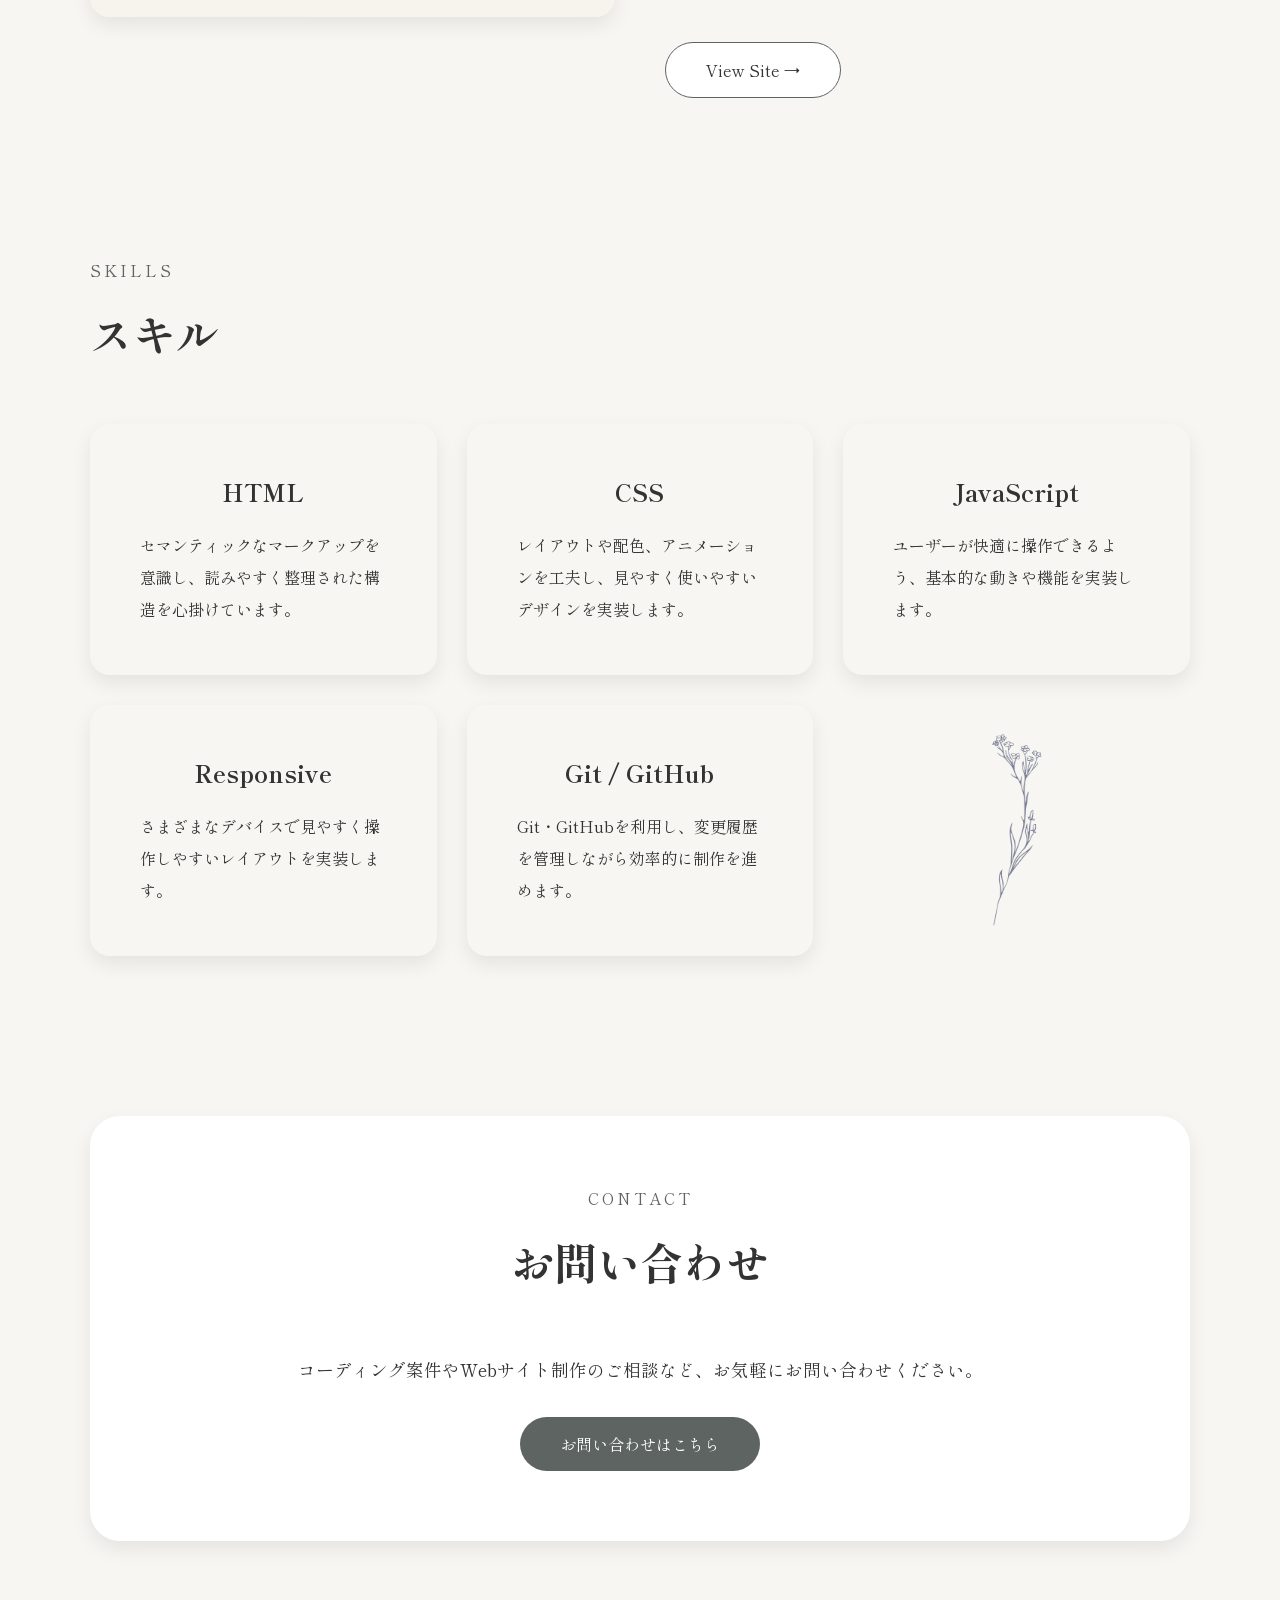
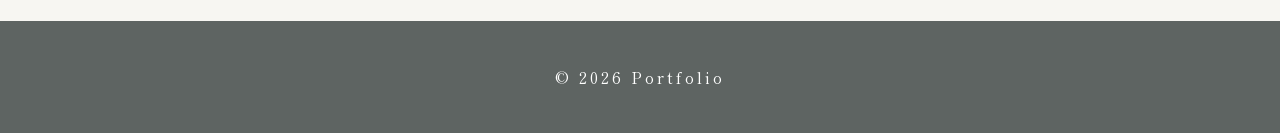
==== commit f0ea609c: "Update contact section" ====
--- a/index.html
+++ b/index.html
@@ -180,10 +180,9 @@
                 <span class="sub-title">CONTACT</span>
                 <h2 class="section-title">お問い合わせ</h2>
                 <p class="contact-text">
-                    コーディング案件やWebサイト制作のご相談など、お気軽にお問い合わせください。<br>
-                    現在、ご依頼・ご相談はクラウドワークス経由で受け付けています。
+                    コーディング案件やWebサイト制作のご相談など、お気軽にお問い合わせください。
                 </p>
-                <a class="btn btn-primary" target="_blank" rel="noopener noreferrer">
+                <a class="btn btn-primary" href="#">
                     お問い合わせはこちら
                 </a>
             </div>
--- a/style.css
+++ b/style.css
@@ -473,7 +473,7 @@
 
     /* hero */
     .hero {
-        height: 90vh;
+        height: 80vh;
     }
 
     .hero-text h2 {
@@ -498,7 +498,7 @@
 
     /* about */
     .about-text {
-        padding: 50px;
+        padding: 60px 30px;
     }
 
     .about-text p {
@@ -530,6 +530,7 @@
     }
 
     .contact-text {
+        text-align: left;
         font-size: 1rem;
     }
 
